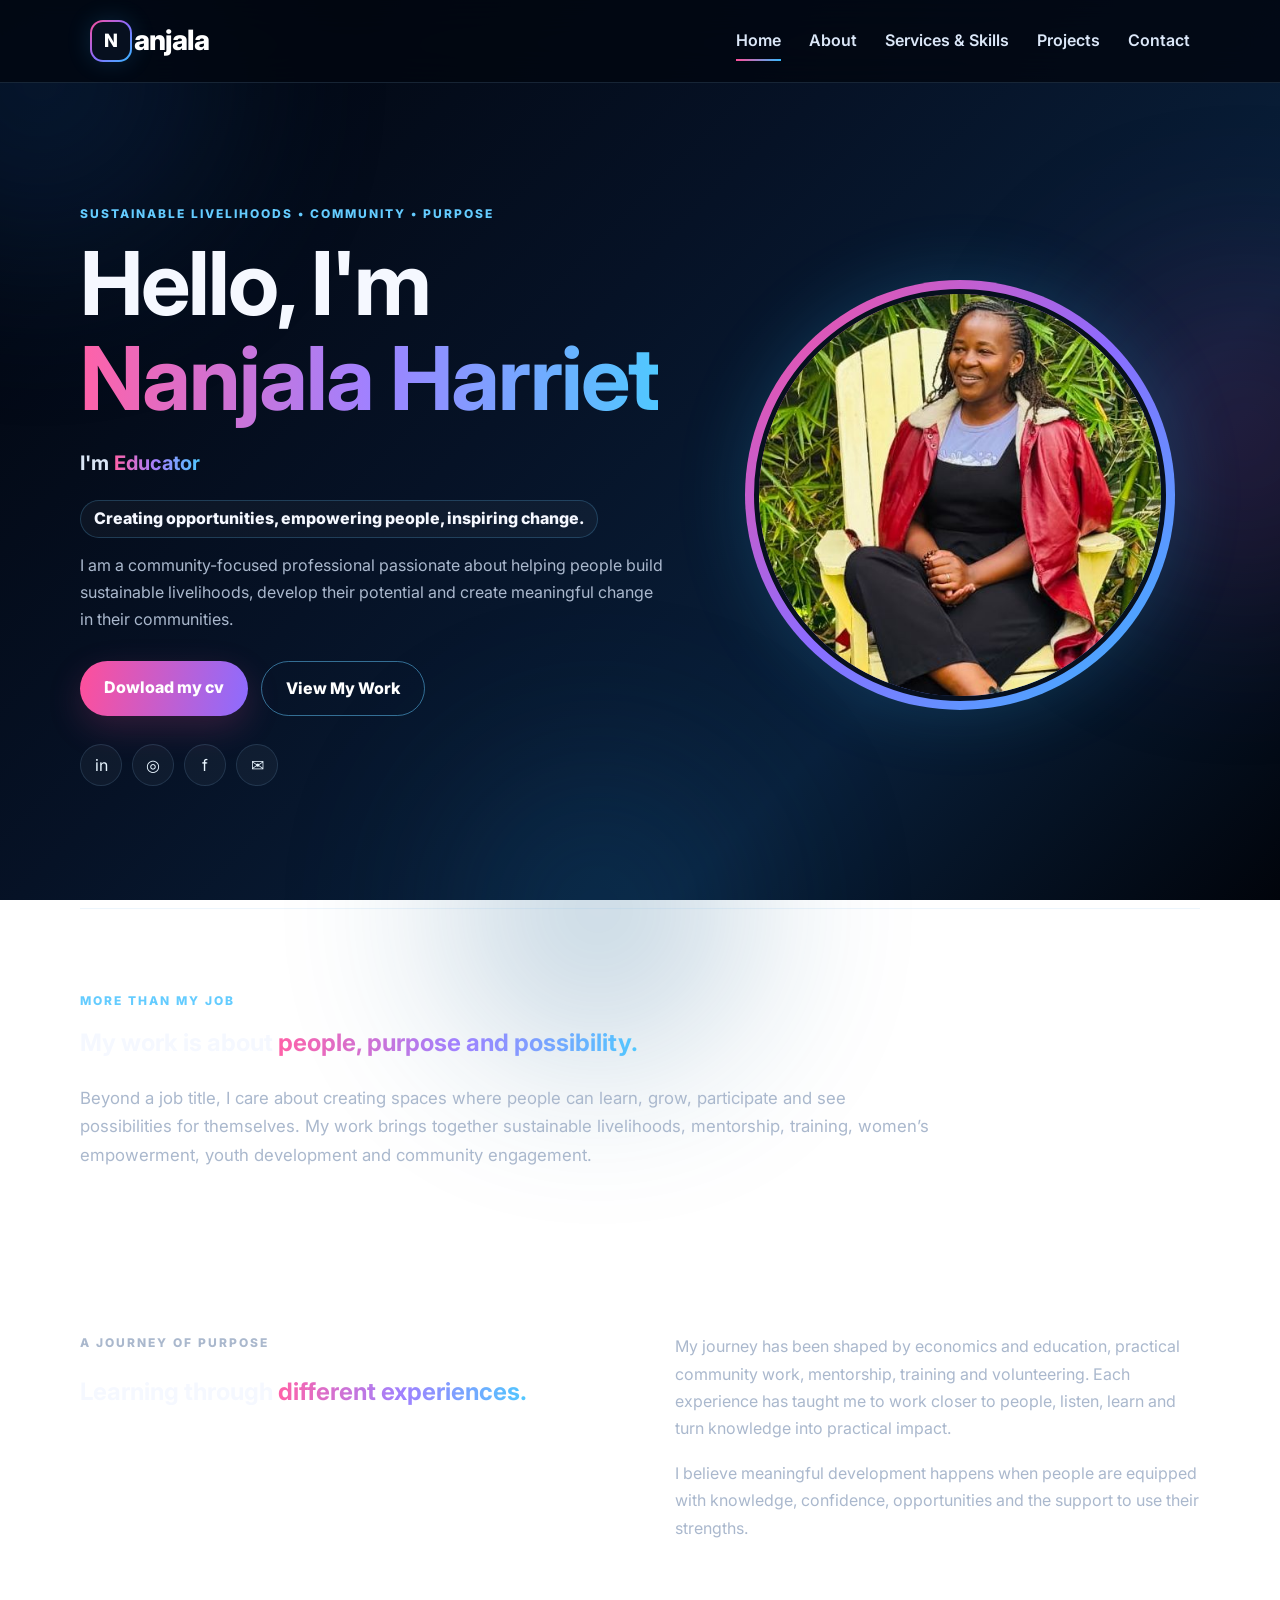
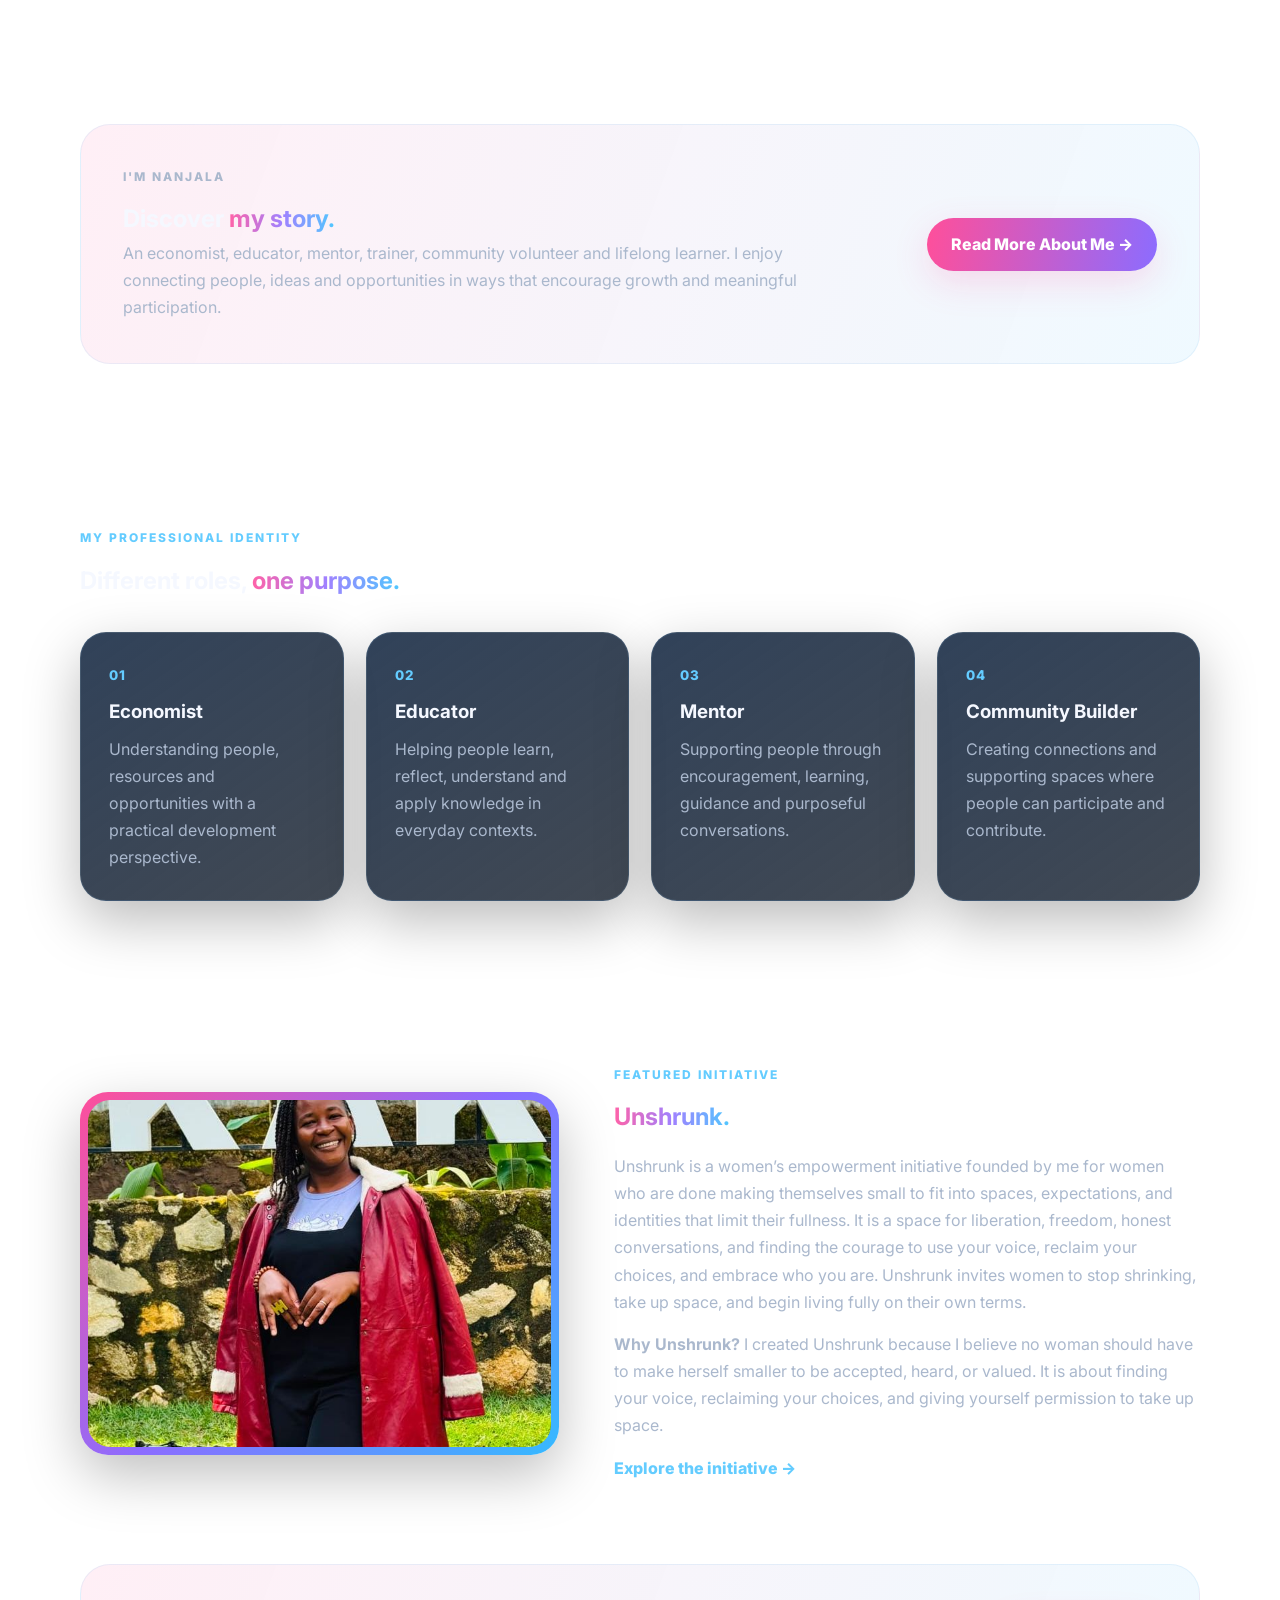
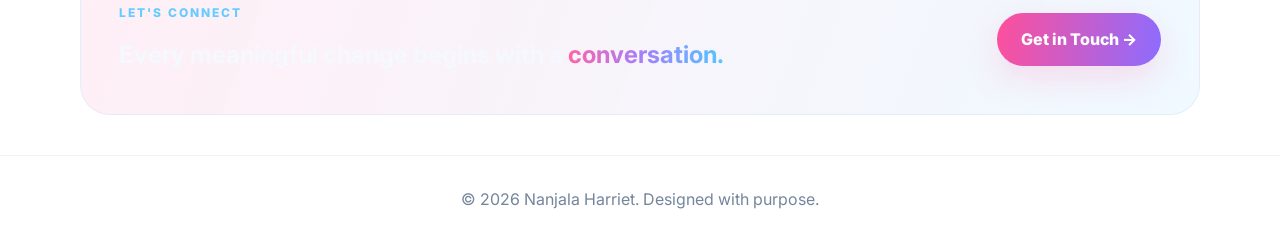
==== index.html @ 2cd3aeef "Add files via upload" ====
<!DOCTYPE html>
<html lang="en">
<head>
  <meta charset="UTF-8">
  <meta name="viewport" content="width=device-width, initial-scale=1.0">
  <title>Nanjala Harriet | Sustainable Livelihoods & Community Development</title>
  <link rel="preconnect" href="https://fonts.googleapis.com">
  <link rel="preconnect" href="https://fonts.gstatic.com" crossorigin>
  <link href="https://fonts.googleapis.com/css2?family=Inter:wght@400;500;600;700;800&display=swap" rel="stylesheet">
  <link rel="stylesheet" href="styles.css">
</head>
<body>
  <div class="bg-glow g1"></div><div class="bg-glow g2"></div><div class="bg-glow g3"></div>

  <header>
    <a class="logo" href="index.html" aria-label="Nanjala home">
      <span class="logo-mark">N</span><span class="logo-name">anjala</span>
    </a>
    <button class="menu" aria-label="Open navigation">☰</button>
    <nav>
      <a class="active" href="index.html">Home</a>
      <a href="about.html">About</a>
      <a href="services.html">Services & Skills</a>
      <a href="projects.html">Projects</a>
      <a href="contact.html">Contact</a>
    </nav>
  </header>

  <main>
    <!-- HERO: kept compact so the rest of the original homepage sections remain visible -->
    <section class="hero section">
      <div class="reveal">
        <p class="eyebrow">SUSTAINABLE LIVELIHOODS • COMMUNITY • PURPOSE</p>
        <h1>Hello, I'm <span>Nanjala Harriet</span></h1>
        <h2 class="role-line">I'm      <span id="roleText">Economist</span></h2>
        <p class="hero-tagline">Creating opportunities, empowering people, inspiring change.</p>
        <p class="lead">
          I am a community-focused professional passionate about helping people
          build sustainable livelihoods, develop their potential and create
          meaningful change in their communities.
        </p>

        <div class="buttons">
          <a class="btn" href="Nanjala Updated CV.docx">Dowload my cv</a>
          <a class="btn outline" href="projects.html">View My Work</a>
        </div>

        <div class="socials" aria-label="Social links">
          <a href="https://www.linkedin.com/in/harriet-nanjala-2a74b3139?utm_source=share_via&utm_content=profile&utm_medium=member_android" aria-label="LinkedIn">in</a>
          <a href="https://www.instagram.com/nanjala65?stkn=MWJ2Zm81ZW10cWM5MQ==" aria-label="Instagram">◎</a>
          <a href="https://www.facebook.com/nanjala.harriet.9" aria-label="Facebook">f</a>
          <a href="mailto:nangala.harriet@gmail.com" aria-label="nanjalaharriet@gmail.com">✉</a>
        </div>
      </div>

      <div class="hero-photo reveal">
        <div class="photo">
          <img src="NEW PROFILE PIC.jpeg" alt="Nanjala Harriet">
        
    </section>

    <!-- MORE THAN MY JOB -->
    <section class="section content-section reveal">
      <p class="eyebrow">MORE THAN MY JOB</p>
      <h2>My work is about <span>people, purpose and possibility.</span></h2>
      <p class="wide-copy">
        Beyond a job title, I care about creating spaces where people can learn,
        grow, participate and see possibilities for themselves. My work brings
        together sustainable livelihoods, mentorship, training, women’s
        empowerment, youth development and community engagement.
      </p>
    </section>

    <!-- A JOURNEY OF PURPOSE -->
    <section class="section split-section reveal">
      <div>
        <p class="eyebrow">A JOURNEY OF PURPOSE</p>
        <h2>Learning through <span>different experiences.</span></h2>
      </div>
      <div>
        <p>
          My journey has been shaped by economics and education, practical
          community work, mentorship, training and volunteering. Each experience
          has taught me to work closer to people, listen, learn and turn knowledge
          into practical impact.
        </p>
        <p>
          I believe meaningful development happens when people are equipped with
          knowledge, confidence, opportunities and the support to use their
          strengths.
        </p>
      </div>
    </section>

    <!-- DISCOVER MY STORY -->
    <section class="section story-section reveal">
      <div class="story-card">
        <div>
          <p class="eyebrow">I'M NANJALA</p>
          <h2>Discover <span>my story.</span></h2>
          <p>
            An economist, educator, mentor, trainer, community volunteer and
            lifelong learner. I enjoy connecting people, ideas and opportunities
            in ways that encourage growth and meaningful participation.
          </p>
        </div>
        <a class="btn" href="about.html">Read More About Me →</a>
      </div>
    </section>

    <!-- PROFESSIONAL IDENTITY -->
    <section class="section reveal">
      <p class="eyebrow">MY PROFESSIONAL IDENTITY</p>
      <h2>Different roles, <span>one purpose.</span></h2>
      <div class="identity-grid">
        <article class="card"><small>01</small><h3>Economist</h3><p>Understanding people, resources and opportunities with a practical development perspective.</p></article>
        <article class="card"><small>02</small><h3>Educator</h3><p>Helping people learn, reflect, understand and apply knowledge in everyday contexts.</p></article>
        <article class="card"><small>03</small><h3>Mentor</h3><p>Supporting people through encouragement, learning, guidance and purposeful conversations.</p></article>
        <article class="card"><small>04</small><h3>Community Builder</h3><p>Creating connections and supporting spaces where people can participate and contribute.</p></article>
      </div>
    </section>

    <!-- UN SHRUNK FEATURED INITIATIVE -->
    <section class="section featured-initiative reveal">
      <div class="featured-photo">
        <img src="UNSHRUNK  PIC.jpeg" alt="Unshrunk featured initiative">
      </div>
      <div>
        <p class="eyebrow">FEATURED INITIATIVE</p>
        <h2><span>Unshrunk.</span></h2>
        <p>
          Unshrunk is a women’s empowerment initiative founded by me for women who are done making themselves small to fit into spaces, expectations, and identities that limit their fullness. It is a space for liberation, freedom, honest conversations, and finding the courage to use your voice, reclaim your choices, and embrace who you are. Unshrunk invites women to stop shrinking, take up space, and begin living fully on their own terms.
           <p><b> Why Unshrunk?</b>

I created Unshrunk because I believe no woman should have to make herself smaller to be accepted, heard, or valued. It is about finding your voice, reclaiming your choices, and giving yourself permission to take up space.
</p>


        <a class="link" href="projects.html">Explore the initiative →</a>
      </div>
    </section>

    <!-- CONNECT -->
    <section class="section cta reveal">
      <div>
        <p class="eyebrow">LET'S CONNECT</p>
        <h2>Every meaningful change begins with a <span>conversation.</span></h2>
      </div>
      <a class="btn" href="contact.html">Get in Touch →</a>
    </section>
  </main>

  <footer>© 2026 Nanjala Harriet. Designed with purpose.</footer>
  <script src="script.js"></script>
</body>
</html>
---- styles.css ----
*{box-sizing:border-box;margin:0;padding:0}
html{scroll-behavior:smooth}
:root{
  --pink:#ff4f9a;--purple:#8c6cff;--blue:#35baff;
  --bg:#020611;--line:rgba(140,190,235,.16);
  --text:#f5f8ff;--muted:#aab8cd
}
body{
  font-family:'Inter',Arial,sans-serif;color:var(--text);
  background:linear-gradient(135deg,#01030a 0%,#061226 42%,#09203b 72%,#01040b 100%);
  background-attachment:fixed;line-height:1.7;min-height:100vh;overflow-x:hidden
}
.bg-glow{position:fixed;border-radius:50%;filter:blur(90px);opacity:.25;z-index:-1;pointer-events:none}
.g1{width:360px;height:360px;background:#164f92;left:-140px;top:-100px}
.g2{width:330px;height:330px;background:#76235f;right:-130px;top:30%}
.g3{width:300px;height:300px;background:#145a8a;left:35%;bottom:-160px}

header{
  position:sticky;top:0;z-index:100;display:flex;align-items:center;
  justify-content:space-between;padding:17px 7%;background:rgba(2,7,17,.82);
  backdrop-filter:blur(18px);border-bottom:1px solid var(--line)
}

/* Nanjala logo: the N has the rounded bordered mark, followed by Nanjala */
.logo{display:flex;align-items:center;gap:2px;color:#fff;text-decoration:none;font-weight:800}
.logo-name{font-size:1.75rem;letter-spacing:-.6px}
.logo-mark{
  width:42px;height:42px;border-radius:13px;display:grid;place-items:center;
  font-size:1.15rem;color:#fff;
  border:2px solid transparent;
  background:
    linear-gradient(#07101f,#07101f) padding-box,
    linear-gradient(135deg,var(--pink),var(--purple),var(--blue)) border-box;
  box-shadow:0 0 24px rgba(53,186,255,.16)
}
nav{display:flex;gap:28px}
nav a{color:#dbe7f8;text-decoration:none;font-weight:600;position:relative}
nav a:after{content:"";position:absolute;bottom:-7px;left:0;width:0;height:2px;background:linear-gradient(90deg,var(--pink),var(--blue));transition:.3s}
nav a:hover:after,nav a.active:after{width:100%}
.menu{display:none;background:transparent;color:#fff;border:1px solid var(--line);border-radius:10px;font-size:1.5rem;padding:4px 10px}

.section{width:min(1120px,90%);margin:auto;padding:82px 0}
.hero{min-height:calc(100vh - 75px);display:grid;grid-template-columns:1.1fr .9fr;align-items:center;gap:55px}
.eyebrow{font-size:.75rem;font-weight:800;letter-spacing:2px;color:#64ccff;margin-bottom:12px}
.hero h1,.page h1{font-size:clamp(3rem,7vw,5.5rem);line-height:1.08;letter-spacing:-2px}
.hero h1 span,.page h1 span,h2 span{
  background:linear-gradient(90deg,#ff62a8,#a081ff,#50c8ff);
  -webkit-background-clip:text;background-clip:text;color:transparent
}
.role-line{font-size:1.25rem;margin:20px 0;color:#d9e5f5;min-height:1.7em}
#roleText{
  display:inline-block;background:linear-gradient(90deg,#ff62a8,#a081ff,#50c8ff);
  -webkit-background-clip:text;background-clip:text;color:transparent;
  transition:opacity .45s ease,transform .45s ease
}
#roleText.role-out{opacity:0;transform:translateY(-10px)}
#roleText.role-in{animation:roleIn .5s ease both}
.hero-tagline{
  display:inline-block;font-size:1rem;font-weight:800;line-height:1.35;
  padding:7px 13px;border:1px solid rgba(99,202,255,.22);
  border-radius:999px;background:rgba(255,255,255,.035);margin-bottom:14px
}
.lead,.page>p:last-child,.muted{color:var(--muted)}
.buttons{display:flex;gap:13px;flex-wrap:wrap;margin:28px 0}
.btn{
  display:inline-block;border:0;border-radius:50px;padding:13px 24px;color:#fff;
  text-decoration:none;font-weight:800;cursor:pointer;
  background:linear-gradient(100deg,var(--pink),var(--purple));
  box-shadow:0 12px 35px rgba(255,79,154,.18);transition:.3s
}
.btn:hover{transform:translateY(-4px)}
.btn.outline{background:transparent;border:1px solid rgba(99,202,255,.5);box-shadow:none}
.socials{display:flex;gap:10px}
.socials a{
  width:42px;height:42px;border:1px solid var(--line);border-radius:50%;
  display:grid;place-items:center;color:#e8f5ff;text-decoration:none;
  background:rgba(255,255,255,.04);transition:.3s
}
.socials a:hover{transform:translateY(-4px);background:linear-gradient(135deg,var(--pink),var(--purple))}

.hero-photo{display:grid;place-items:center;position:relative}
.photo{
  width:min(430px,82vw);aspect-ratio:1;padding:9px;border-radius:50%;
  background:linear-gradient(135deg,var(--pink),var(--purple),var(--blue));
  box-shadow:0 0 70px rgba(53,186,255,.18);animation:float 5s ease-in-out infinite
}
.photo img{
  width:100%;height:100%;object-fit:cover;border-radius:50%;
  border:5px solid #07101f;display:block
}
.tag{
  position:absolute;padding:8px 16px;border-radius:30px;background:rgba(8,18,34,.9);
  border:1px solid var(--line);box-shadow:0 12px 30px #0005;font-size:.8rem;animation:bounce 3s infinite
}
.t1{top:12%;right:0}.t2{bottom:12%;left:0;animation-delay:1s}

.content-section{border-top:1px solid var(--line)}
.wide-copy{max-width:850px;color:var(--muted);font-size:1.05rem;margin-top:20px}
.split-section{display:grid;grid-template-columns:1fr 1fr;gap:70px}
.split-section p{color:var(--muted);margin:0 0 18px}
.story-card{
  display:flex;justify-content:space-between;align-items:center;gap:35px;
  padding:42px;border:1px solid var(--line);border-radius:30px;
  background:linear-gradient(110deg,rgba(255,79,154,.09),rgba(53,186,255,.08))
}
.story-card p{color:var(--muted);max-width:720px}
.identity-grid,.purpose-grid,.values-grid{display:grid;grid-template-columns:repeat(4,1fr);gap:22px;margin-top:30px}
.purpose-grid{grid-template-columns:repeat(3,1fr)}
.values-grid{grid-template-columns:repeat(4,1fr)}

.card{
  background:linear-gradient(145deg,rgba(15,35,62,.86),rgba(5,15,29,.76));
  border:1px solid var(--line);border-radius:26px;padding:28px;
  box-shadow:0 20px 55px #0004;transition:.35s
}
.card:hover{transform:translateY(-8px);border-color:rgba(99,202,255,.3)}
.card small,.project small{color:#64ccff;font-weight:800;letter-spacing:1.2px}
.card h3,.card h2{margin:8px 0}.card p{color:var(--muted)}

.featured-initiative{
  display:grid;grid-template-columns:.9fr 1.1fr;gap:55px;align-items:center
}
.featured-photo{
  border-radius:28px;padding:8px;
  background:linear-gradient(135deg,var(--pink),var(--purple),var(--blue));
  box-shadow:0 20px 55px rgba(0,0,0,.25)
}
.featured-photo img{
  display:block;width:100%;aspect-ratio:4/3;object-fit:cover;border-radius:22px;background:#07101f
}
.featured-initiative p:not(.eyebrow){color:var(--muted);margin:15px 0}
.link{
  color:#63ccff;font-weight:800;text-decoration:none;background:none;
  border:0;cursor:pointer;font-size:inherit
}
.cta{
  display:flex;justify-content:space-between;align-items:center;gap:25px;
  margin-bottom:40px;padding:38px;border:1px solid var(--line);border-radius:30px;
  background:linear-gradient(110deg,rgba(255,79,154,.09),rgba(53,186,255,.08))
}

.page{padding-bottom:45px}
.about{display:grid;grid-template-columns:.85fr 1.15fr;gap:70px;align-items:center}
.about-img img{
  width:100%;max-width:440px;aspect-ratio:4/5;object-fit:cover;
  border-radius:34px;border:1px solid var(--line);box-shadow:20px 20px 0 rgba(53,186,255,.07)
}
.about p{color:var(--muted);margin:15px 0}
.hidden{display:none}.hidden.show{display:block;animation:slide .4s}
.quote{
  text-align:center;border:1px solid var(--line);border-radius:30px;
  background:linear-gradient(135deg,rgba(255,79,154,.08),rgba(53,186,255,.07));
  font-size:clamp(1.35rem,3vw,2.1rem);color:#eaf2ff
}

.service-grid{display:grid;grid-template-columns:repeat(2,1fr);gap:22px}
.service h2{font-size:1.55rem}.service p{color:var(--muted);margin:12px 0}
.skills{display:grid;grid-template-columns:repeat(3,1fr);gap:22px;margin-top:30px}
.skill{margin:18px 0;color:#dce8f7}
.skill b{float:right;color:#64ccff;font-size:.8rem}
.skill i{display:block;height:7px;background:#14253d;border-radius:20px;margin-top:7px}
.skill i:after{
  content:"";display:block;width:var(--w);height:100%;border-radius:20px;
  background:linear-gradient(90deg,var(--pink),var(--purple),var(--blue))
}
.tools{display:flex;gap:10px;flex-wrap:wrap;margin-top:25px}
.tools span{
  padding:8px 14px;border-radius:30px;border:1px solid var(--line);
  background:rgba(255,255,255,.04);color:#d5e4f6
}

.filters{display:flex;gap:10px;justify-content:center;flex-wrap:wrap;margin-bottom:30px}
.filter{
  border:1px solid var(--line);background:rgba(255,255,255,.04);color:#dce8f7;
  padding:9px 17px;border-radius:30px;cursor:pointer;font-weight:700
}
.filter.active,.filter:hover{background:linear-gradient(100deg,var(--pink),var(--purple));color:#fff}
.projects{display:grid;grid-template-columns:repeat(2,1fr);gap:24px}
.project{
  background:linear-gradient(145deg,rgba(15,35,62,.86),rgba(5,15,29,.76));
  border:1px solid var(--line);border-radius:26px;overflow:hidden;transition:.35s
}
.project:hover{transform:translateY(-9px);border-color:rgba(99,202,255,.35)}
.project-photo{height:245px;background:linear-gradient(135deg,#09162c,#101d38);overflow:hidden}
.project-photo img{width:100%;height:100%;object-fit:cover;display:block;transition:.6s}
.project:hover img{transform:scale(1.05)}
.project>div:last-child{padding:24px}
.project p{color:var(--muted)}
.project-contribution{margin-top:12px!important}
.project-contribution strong{color:#eaf2ff}

.hobbies-gallery-section{margin-top:1rem}
.hobbies-gallery-section .section-heading{max-width:760px;margin-bottom:2rem}
.hobbies-gallery-section .section-heading p:last-child{color:var(--muted)}
.hobbies-photo-grid{display:grid;grid-template-columns:repeat(4,1fr);gap:1.25rem}
.hobby-photo-card{
  position:relative;overflow:hidden;min-height:350px;margin:0;border-radius:24px;
  border:1px solid rgba(255,255,255,.11);background:rgba(255,255,255,.045);
  box-shadow:0 18px 50px rgba(0,0,0,.20);transition:.35s
}
.hobby-photo-card:hover{transform:translateY(-7px);border-color:rgba(236,72,153,.38)}
.hobby-photo-card img{width:100%;height:100%;min-height:350px;display:block;object-fit:cover;transition:.55s}
.hobby-photo-card:hover img{transform:scale(1.05)}
.hobby-photo-card:after{
  content:"";position:absolute;inset:35% 0 0;
  background:linear-gradient(to bottom,transparent,rgba(5,8,25,.92));pointer-events:none
}
.hobby-photo-card figcaption{
  position:absolute;z-index:2;left:1.25rem;right:1.25rem;bottom:1.15rem;
  display:flex;flex-direction:column;gap:.35rem
}
.hobby-photo-card figcaption strong{font-size:1.05rem}
.hobby-photo-card figcaption span{font-size:.86rem;line-height:1.55;opacity:.82}

.contact{display:grid;grid-template-columns:.85fr 1.15fr;gap:65px}
.contact h2{margin-bottom:15px}
.contact-item{padding:15px 0;border-bottom:1px solid var(--line);display:flex;flex-direction:column}
.contact-item b{color:#64ccff}.contact-item span{color:var(--muted)}
.contact-link{color:#dce8f7;text-decoration:none}.contact-link:hover{color:#64ccff}
form label{display:block;font-weight:700;margin-bottom:16px}
input,textarea{
  width:100%;margin-top:7px;background:rgba(255,255,255,.045);
  border:1px solid var(--line);border-radius:14px;padding:13px;color:#fff;outline:none
}
input:focus,textarea:focus{border-color:#64ccff;box-shadow:0 0 0 4px rgba(53,186,255,.08)}
footer{text-align:center;padding:30px 7%;border-top:1px solid var(--line);color:#74859c}
.reveal{opacity:0;transform:translateY(25px);transition:.7s}
.reveal.visible{opacity:1;transform:none}

@keyframes float{50%{transform:translateY(-14px)}}
@keyframes bounce{50%{transform:translateY(-10px)}}
@keyframes slide{from{opacity:0;transform:translateY(-8px)}to{opacity:1;transform:none}}
@keyframes roleIn{from{opacity:0;transform:translateY(10px)}to{opacity:1;transform:translateY(0)}}

@media(max-width:950px){
  .identity-grid,.values-grid{grid-template-columns:1fr 1fr}
  .hobbies-photo-grid{grid-template-columns:1fr 1fr}
}
@media(max-width:850px){
  .menu{display:block}
  nav{
    display:none;position:absolute;left:0;top:72px;width:100%;padding:20px 7%;
    background:rgba(2,7,17,.98);flex-direction:column;gap:18px;border-bottom:1px solid var(--line)
  }
  nav.open{display:flex}
  .hero,.about,.contact,.split-section,.featured-initiative{grid-template-columns:1fr}
  .hero-photo{order:-1}
  .hero{padding-top:55px}
  .story-card,.cta{flex-direction:column;align-items:flex-start}
  .service-grid,.skills,.projects,.purpose-grid{grid-template-columns:1fr 1fr}
  .two{grid-template-columns:1fr}
}
@media(max-width:560px){
  .section{padding:62px 0}
  .identity-grid,.values-grid,.service-grid,.skills,.projects,.purpose-grid,.hobbies-photo-grid{grid-template-columns:1fr}
  .hero h1,.page h1{font-size:3rem}
  .photo{width:285px}
  .tag{display:none}
  .story-card{padding:28px}
  .logo-name{font-size:1.5rem}
}
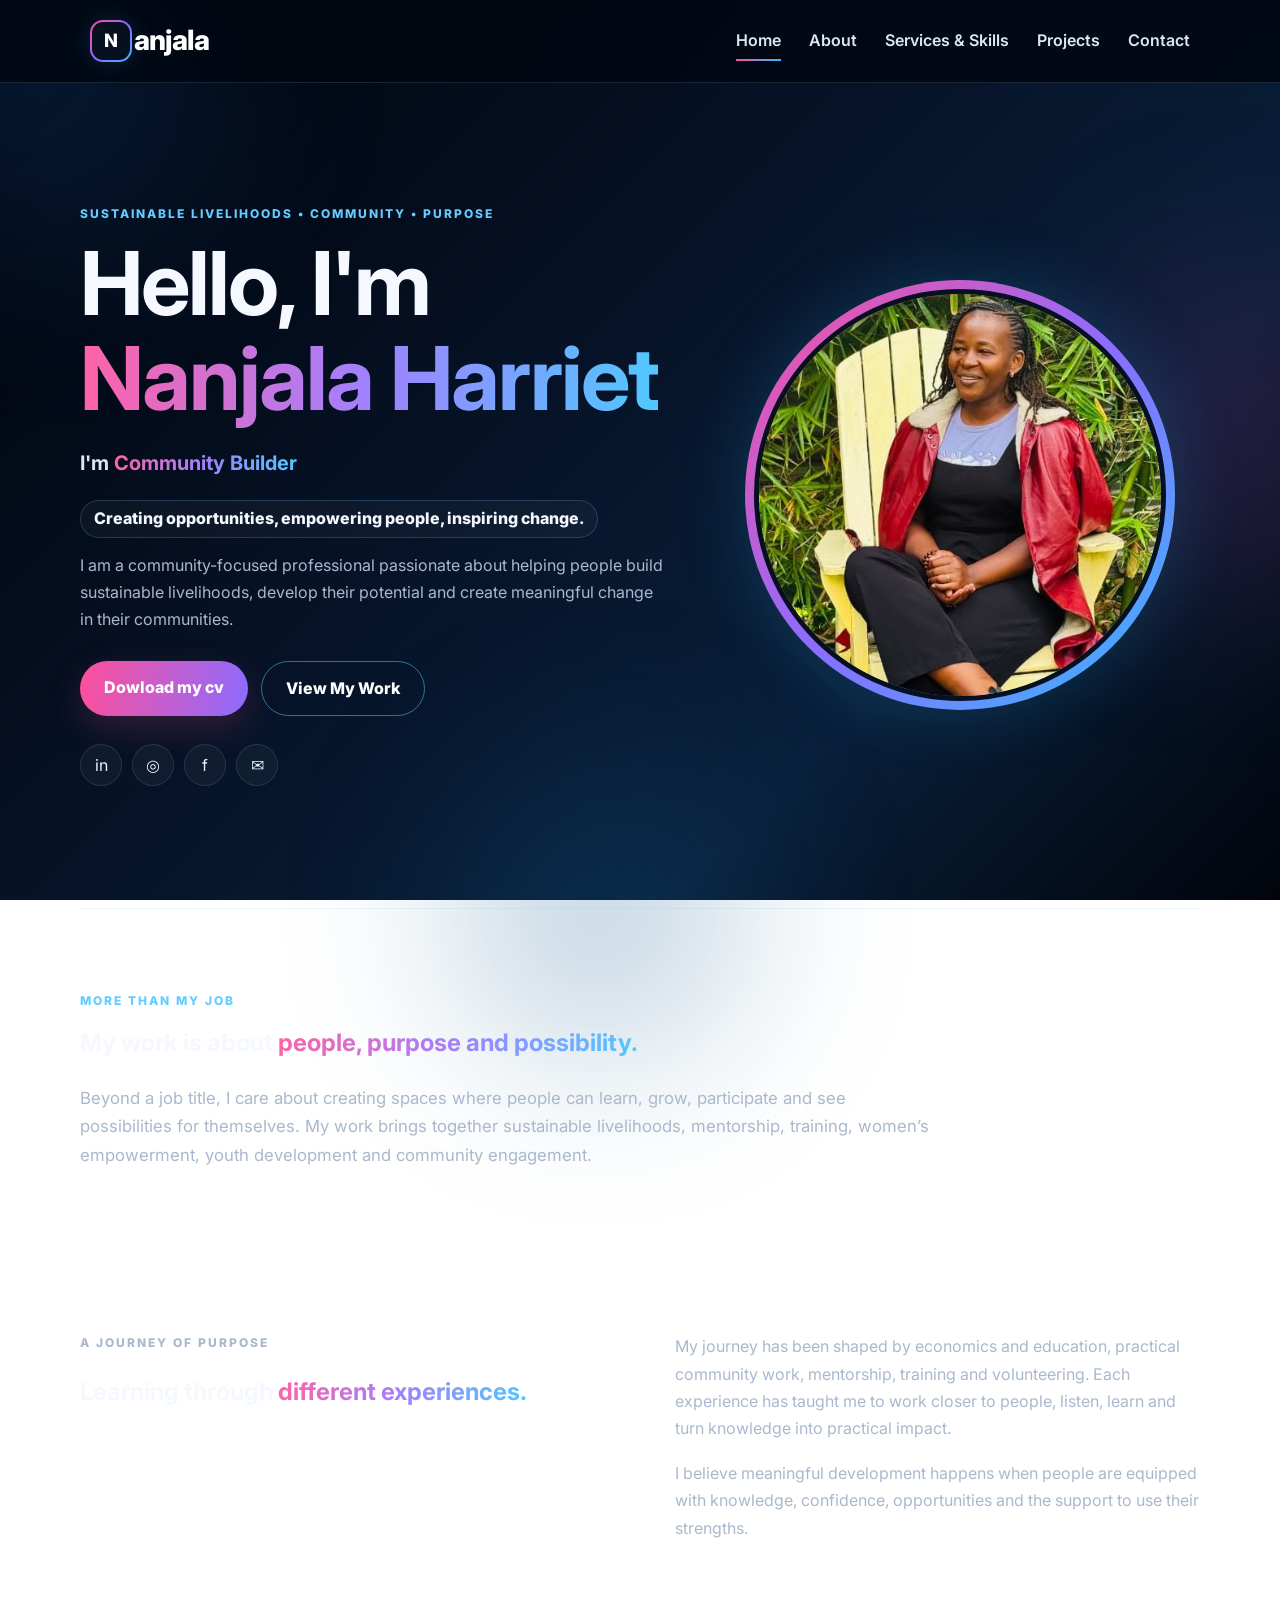
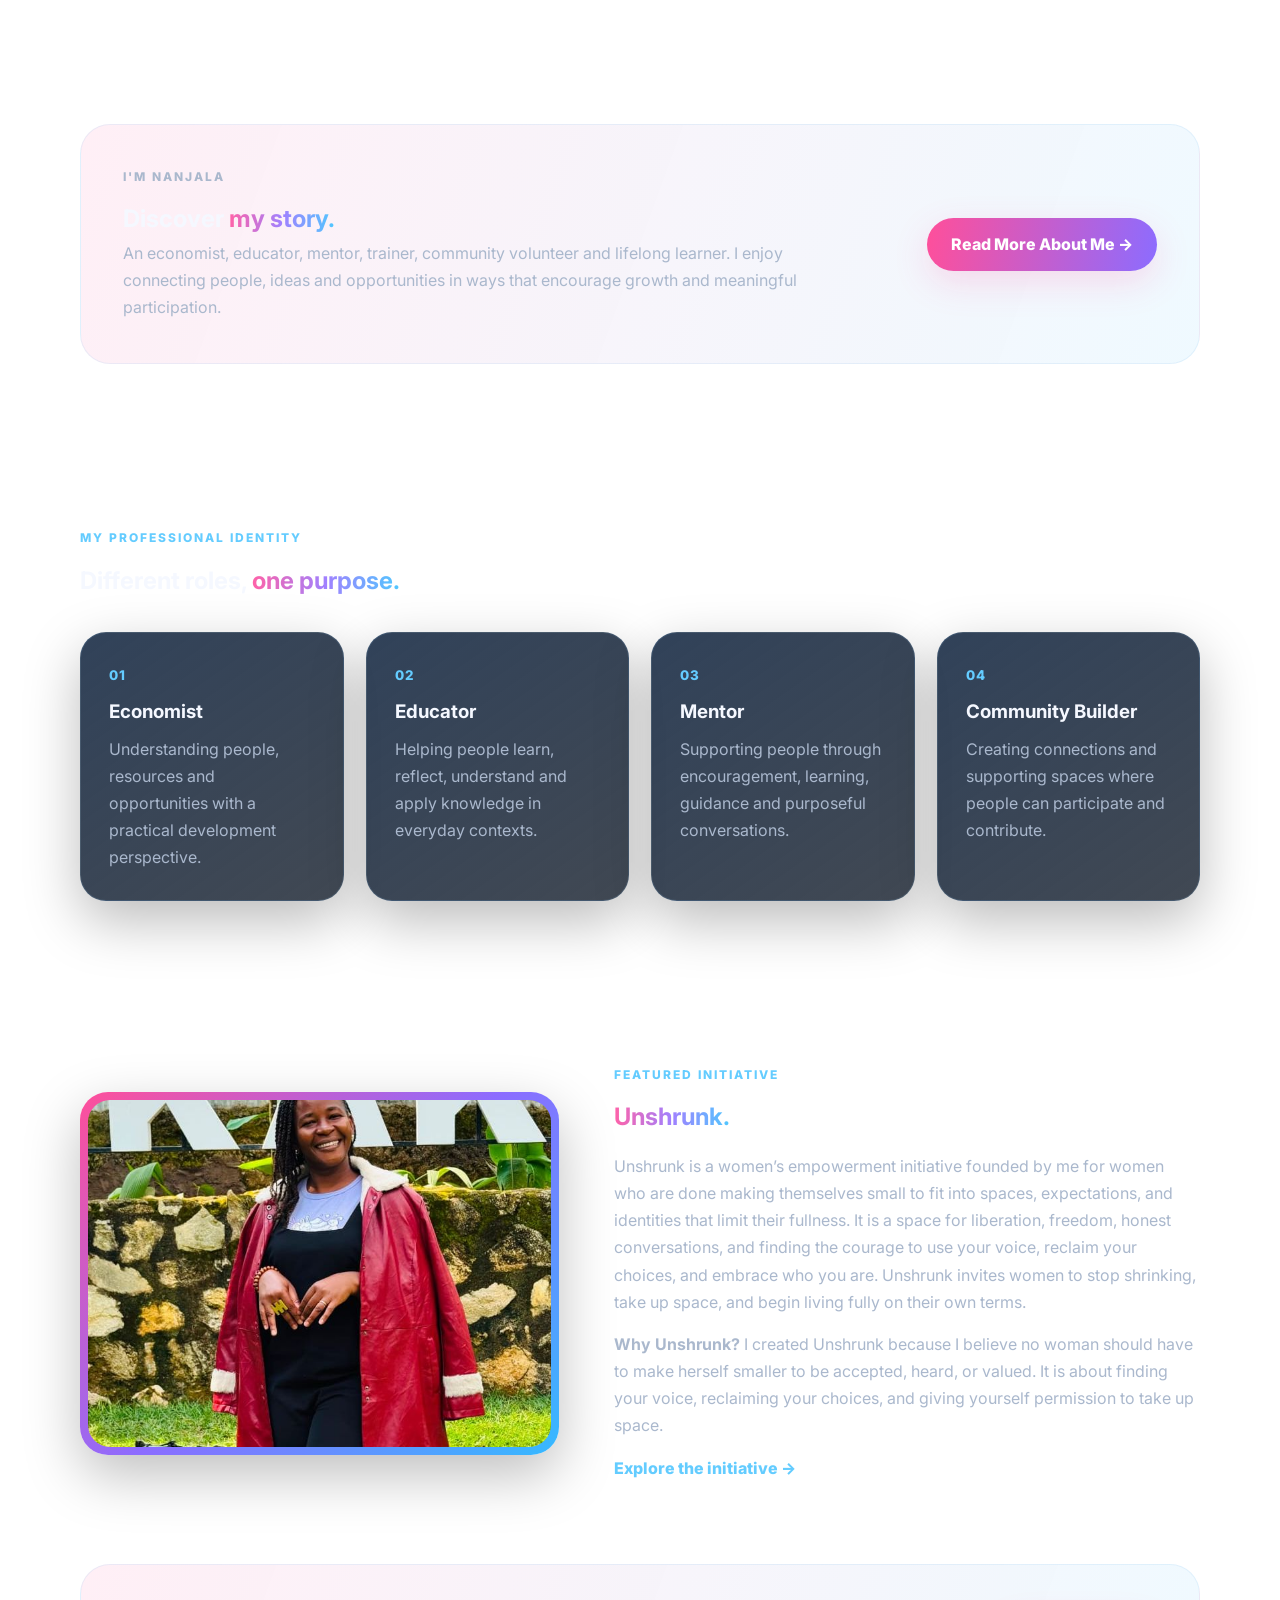
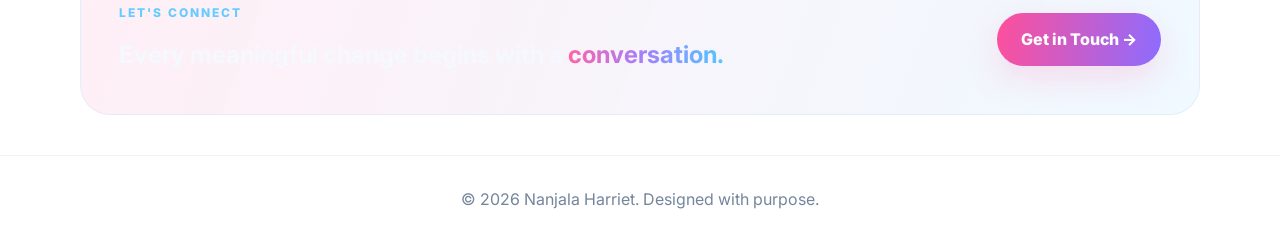
==== commit 2cd9237e: "Add files via upload" ====
--- a/index.html
+++ b/index.html
@@ -49,7 +49,7 @@
           <a href="https://www.linkedin.com/in/harriet-nanjala-2a74b3139?utm_source=share_via&utm_content=profile&utm_medium=member_android" aria-label="LinkedIn">in</a>
           <a href="https://www.instagram.com/nanjala65?stkn=MWJ2Zm81ZW10cWM5MQ==" aria-label="Instagram">◎</a>
           <a href="https://www.facebook.com/nanjala.harriet.9" aria-label="Facebook">f</a>
-          <a href="mailto:nangala.harriet@gmail.com" aria-label="nanjalaharriet@gmail.com">✉</a>
+          <a href="mailto:nanjalaharriet@gmail.com" aria-label="nanjalaharriet@gmail.com">✉</a>
         </div>
       </div>
 
